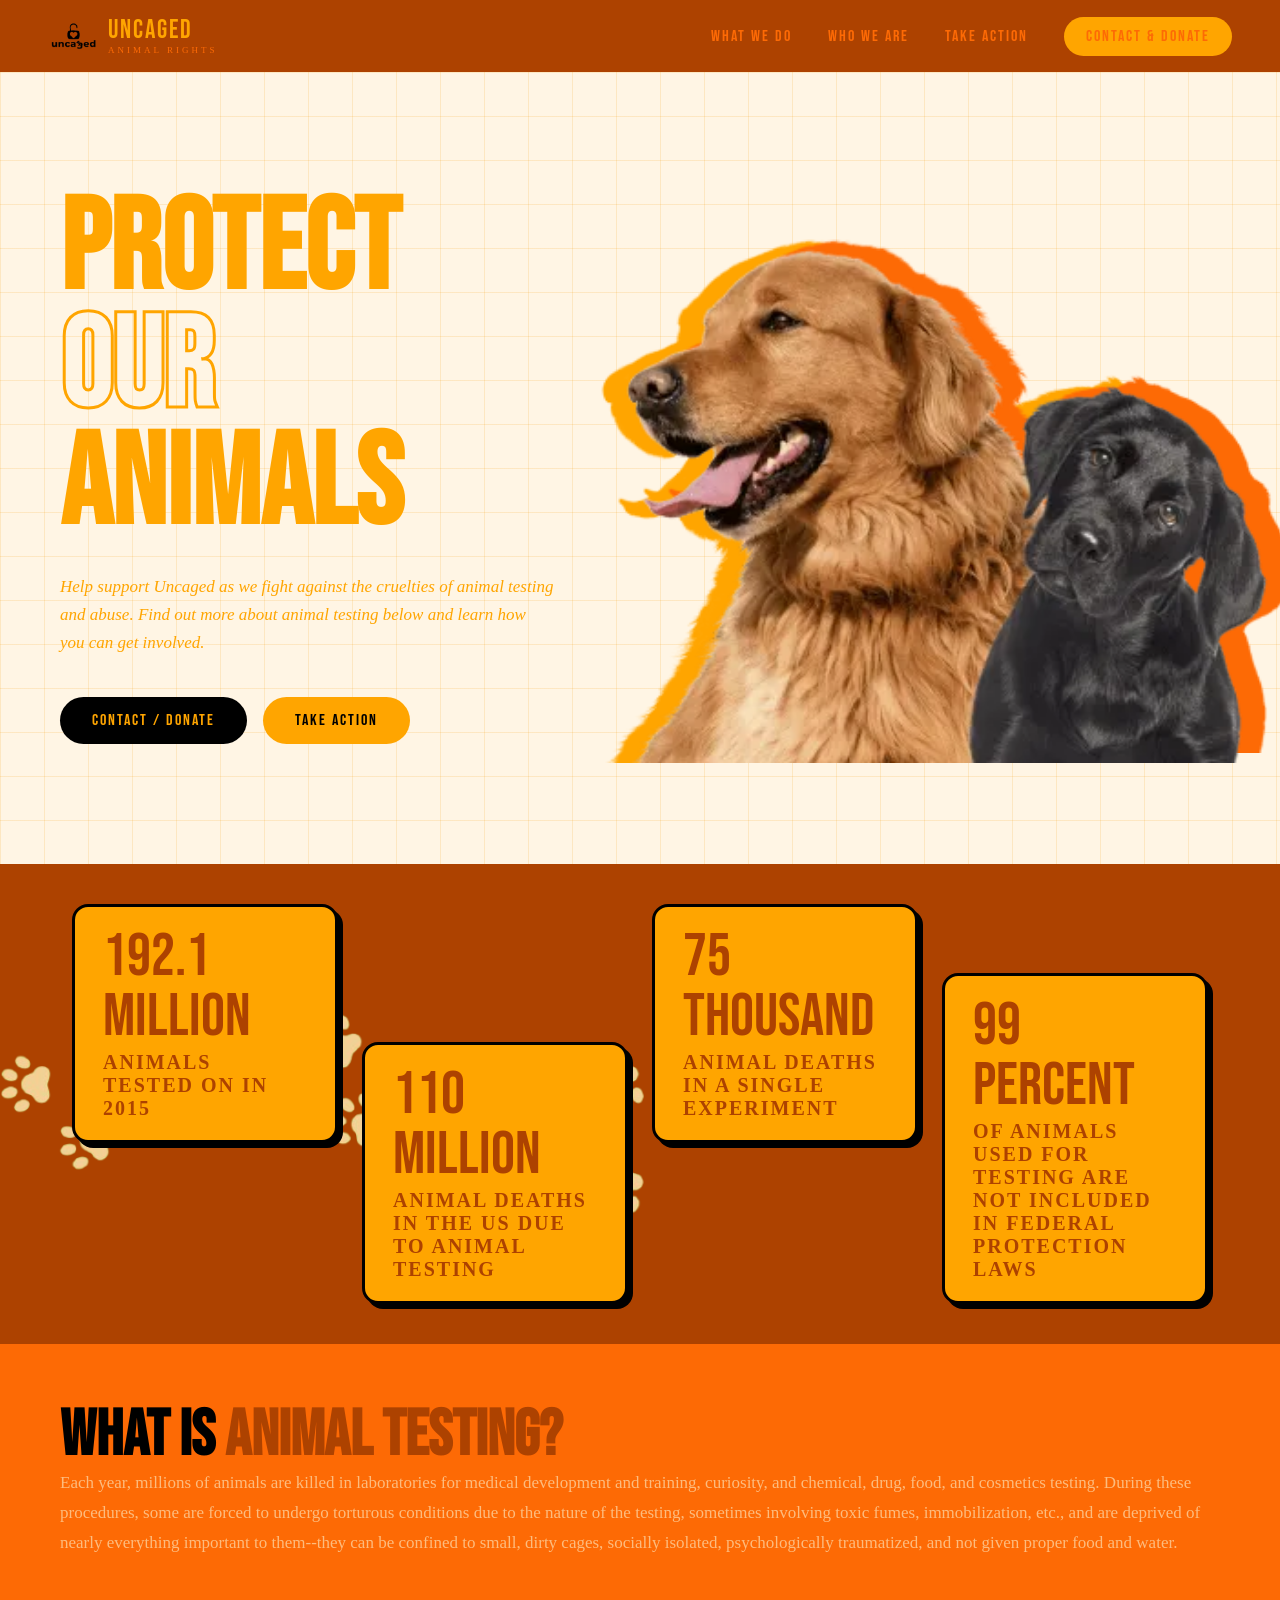
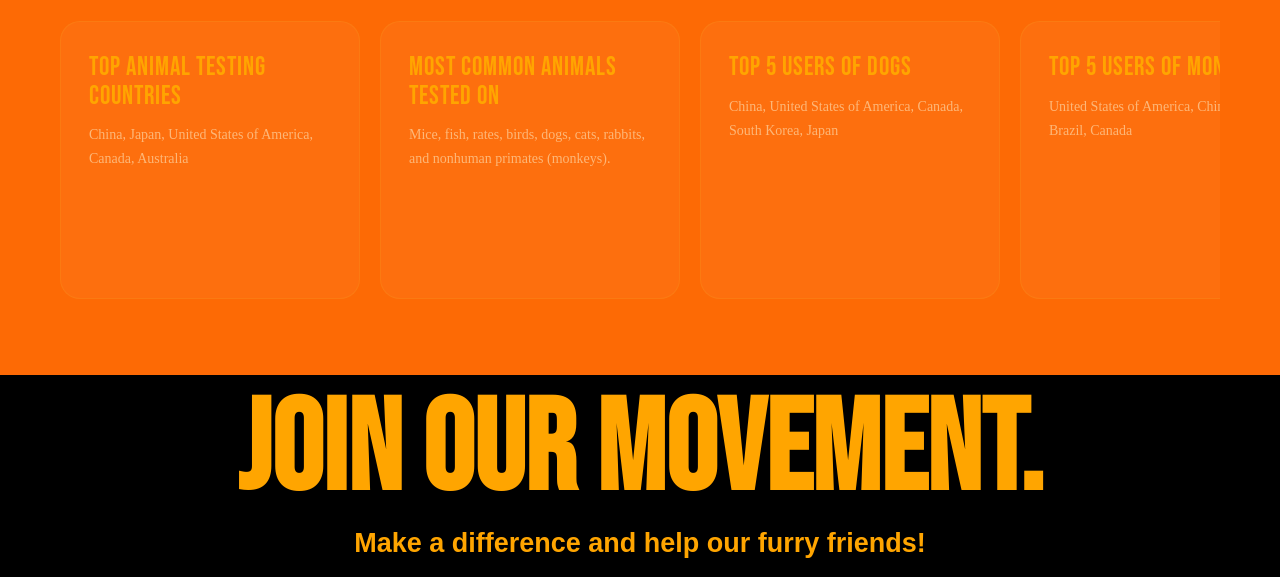
==== index.html @ b522e110 "animal testing section to do add: - auto scroll facts - grid or smth to make the backgorund less pla" ====
<html>
    <head>
        <link rel="stylesheet" href="style.css">
        <meta name="viewport" content="width=device-width, initial-scale=1.0">
        <title>Uncaged</title>
        <link rel="icon" type="image/x-icon" href="uncagedwbg.png">
    </head>

    <body>
        <!-- navbar -->
        <nav>
            <div class="logo" href="#">
                <img width="50px" src="uncagednobg.png" alt="Uncaged Logo">
                <div>
                    <div class="logo-text">UNCAGED</div>
                    <div class="logo-sub">Animal Rights</div>
                </div>
            </div>

            <ul class="nav-links">
                <li><a href="#what">What We Do</a></li>
                <li><a href="#who">Who We Are</a></li>
                <li><a href="#action">Take Action</a></li>
                <li><a href="#contact" class="btn-nav">Contact & Donate</a></li>
            </ul>
        </nav>

        <!-- hero section -->
        <section class="hero">
            <div class="hero-grid"></div>
            <div class="hero-content">
                <div>
                    <h1 class="hero-title">PROTECT<br>
                        <span class="outline">OUR</span><br>
                        ANIMALS
                    </h1>
                    <p class="hero-desc">Help support Uncaged as we fight against the cruelties of animal testing and abuse. Find out more about animal testing below and learn how you can get involved.</p>
                
                    <div class="hero-btns">
                        <a href="#contact" class="btn btn-primary">Contact / Donate</a>
                        <a href="#action" class="btn btn-secondary">Take Action</a>
                    </div>
                </div>
            </div>

            <div class="hero-img">
                <img src="herodog.png">
            </div>
        </section>

        <!--stats section (the vision for this section is like a pawprint map path typa thing)-->
        <section class="stats">
            <div class="footsteps">
                <img height="400" src="pawprintpath.png">
                <img height="400" src="pawprintpath.png">
            </div>
            <div class="paw-path">
                <div class="paw-step top">
                    <div class="stat-card">
                        <div class="stat-num">192.1 million</div>
                        <div class="stat-label">animals tested on in 2015</div>
                    </div>
                </div>

                <div class="paw-step bottom">
                    <div class="stat-card">
                        <div class="stat-num">110 million</div>
                        <div class="stat-label">animal deaths in the US due to animal testing</div>
                    </div>
                </div>

                <div class="paw-step top">
                    <div class="stat-card">
                        <div class="stat-num">75 thousand</div>
                        <div class="stat-label">animal deaths in a single experiment</div>
                    </div>
                </div>

                <div class="paw-step bottom">
                    <div class="stat-card">
                            <div class="stat-num">99 percent</div>
                            <div class="stat-label">of animals used for testing are not included in federal protection laws</div>
                    </div>
                </div>
            </div>
        </section>

        <!-- animal testing info section -->
        <section class="animaltesting">
            <div class="testing-header">
                <h2 class="section-title">What Is <span>Animal Testing?</span></h2>
                <p class="testing-desc">Each year, millions of animals are killed in laboratories for medical development and training, curiosity, and chemical, drug, food, and cosmetics testing. During these procedures, some are forced to undergo torturous conditions due to the nature of the testing, sometimes involving toxic fumes, immobilization, etc., and are deprived of nearly everything important to them--they can be confined to small, dirty cages, socially isolated, psychologically traumatized, and not given proper food and water.</p>
            </div>

            <div class="facts-grid">
                <div class="fact-card">
                    <div class="fact-title">Top animal testing countries</div>
                    <p class="fact-body">China, Japan, United States of America, Canada, Australia</p>
                </div>
                <div class="fact-card">
                    <div class="fact-title">Most common animals tested on</div>
                    <p class="fact-body">Mice, fish, rates, birds, dogs, cats, rabbits, and nonhuman primates (monkeys).</p>
                </div>
                <div class="fact-card">
                    <div class="fact-title">Top 5 users of dogs</div>
                    <p class="fact-body">China, United States of America, Canada, South Korea, Japan</p>
                </div>
                <div class="fact-card">
                    <div class="fact-title">Top 5 users of monkeys</div>
                    <p class="fact-body">United States of America, China, Japan, Brazil, Canada</p>
                </div>
                <div class="fact-card">
                    <div class="fact-title">How many animals were hurt?</div>
                    <p class="fact-body">The most reliable number we have is from 2015. 192.1 million animals--including the 80 million experimented on and millions of others killed for their tissue or used for genetic modification--were subjected to this cruelty in a single year.</p>
                </div>
                <div class="fact-card">
                    <div class="fact-title">Current protection</div>
                    <p class="fact-body">The Animal Welfare Act, passed in 1966, regulates the transportation of animals in experimentation but <em>not the actual experiments themselves.</em>Reportedly, almost 99% of animals used in animal testing are not protected in any way by the AWA.</p>
                </div>
            </div>
        </section>

        <!-- join our movmeent!!! -->
        <section class="joinourmovement" align="center">
            <h1 class="join-title">JOIN OUR MOVEMENT.</h1>
            <p class="join-desc">Make a difference and help our furry friends!</p>
        </section>

        <!-- footer -->
        <footer>

        </footer>
    </body>
</html>
---- style.css ----
@import url('https://fonts.googleapis.com/css2?family=Bebas+Neue&display=swap');

/* general */
* {
    margin: 0;
    padding: 0;
    box-sizing: border-box;
}

html{
    scroll-behavior: smooth;
}

body{
    background: #FFF5E4;
    color: black;
    overflow-x: hidden;
}

/* navbar */
nav{
    background: #ad4200;
    display: flex;
    align-items: center;
    justify-content: space-between;
    padding: 0 48px;
    height: 72px;
    position: sticky;
    top: 0;
    z-index: 100;
    margin:0;
}

.logo{
    display: flex;
    align-items: center;
    gap: 10px;
    text-decoration: none;
}

.logo-icon{
    width: 38px;
    height: 38px;
}

.logo-text{
    font-family: 'Bebas Neue', sans-serif;
    font-size: 26px;
    color: orange;
    letter-spacing: 2px;
    line-height: 1;
}

.logo-sub{
    font-size:9px;
    letter-spacing: 3px;
    color: #fd6a05;
    text-transform: uppercase;
    line-height: 1;
    margin-top: 2px;
}

.nav-links{
    display: flex;
    align-items: center;
    gap: 36px;
    list-style: none;
}

.nav-links a{
    font-family: "Bebas Neue", sans-serif;
    font-size: 16px;
    letter-spacing: 2px;
    color: #fd6a05;
    text-decoration: none;
    transition: color .2s;
}

.nav-links a:hover{
    color: orange;
}

.btn-nav{
    background: orange;
    color: black;
    padding: 10px 22px;
    border-radius: 50px;
    font-family: 'Bebas Neue', sans-serif;
    font-size: 15px;
    letter-spacing: 2px;
    transition: background .2s, transform .15s;
}

.btn-nav:hover{
    background: #ad4200;
    transform: scale(1.04);
}

/* hero section */
.hero{
    position: relative;
    overflow: hidden;
    display: flex;
    align-items: center;
    justify-content: space-between;
    min-height: 88vh;
}

.hero-grid{
    position: absolute;
    inset: 0;
    background-image: linear-gradient(rgb(245, 166,35,0.18) 1px, transparent 1px), linear-gradient(90deg, rgb(245, 166, 35, 0.18) 1px, transparent 1px);
    background-size: 44px 44px;
}

.hero-content{
    position: relative;
    z-index: 2;
    padding: 80px 60px;
    flex: 1;
}

.hero-title {
    font-family: "Bebas Neue", sans-serif;
    font-size: clamp(72px, 10vw, 130px);
    line-height: .92;
    color: orange;
    animation: fadeUp .7s .1s ease both;
}

.hero-title .outline{
    -webkit-text-stroke: 3px orange;
    color: transparent;
}
.hero-desc{
    color: orange;
    margin-top: 28px;
    font-size: 17px;
    line-height: 1.65;
    max-width: 520px;
    font-style: italic;
    animation: fadeUp .7s .2s ease both;
}
.hero-btns{
    display: flex;
    gap: 16px;
    margin-top: 40px;
    flex-wrap: wrap;
    animation: fadeUp .7s .3s ease both;
}

.btn{
    display: inline-flex;
    align-items: center;
    gap: 8px;
    padding: 14px 32px;
    border-radius: 50px;
    font-family: 'Bebas Neue', sans-serif;
    font-size: 16px;
    letter-spacing: 2px;
    cursor: pointer;
    border: none;
    text-decoration: none;
    transition: transform .2s, box-shadow .2s;
}

.btn:hover{
    transform: translateY(-2px);
    box-shadow: 0 8px 2 4px rgba(0,0,0,.18);
}
.btn-primary{
    background: black;
    color: orange;
}
.btn-secondary{
    background: orange;
    color: black;
}

/* dog pic */
.hero-img{
    position: relative;
    z-index: 2;
    width: 52%;
    display: flex;
    align-items: flex-end;
    justify-content: flex-end;
    animation: fadeIn .9s .2s ease both;
    pointer-events: none;
}

.hero-img img{
    width: 100%;
    object-fit: contain;
    filter: drop-shadow(25px -10px 0 #fd6a05) drop-shadow(-25px 0px 0 orange);
}

/* stats */
.stats{
    background:  #ad4200;
    padding: 40px 60px;
    overflow: hidden;
    position: relative;
}
.paw-path{
    z-index:0;
    position: relative;
    display: flex;
    flex-direction: row;
    align-items: stretch;
    height:400px;
}
.paw-step{
    flex:1;
    display: flex;
    padding: 0 12px;
}
.paw-step.top{
    align-items:flex-start;
}
.paw-step.bottom {
    align-items:flex-end;
}
.stat-card{
    background: orange;
    border-radius: 16px;
    padding: 20px 28px;
    border: 3px solid black;
    box-shadow: 5px 5px 0 black;
    min-height: 200px;
}
.stat-num{
    font-family: 'Bebas Neue', sans-serif;
    font-size: 60px;
    color: #ad4200;
    line-height: 1;
}
.stat-label{
    font-size: 20px;
    letter-spacing: 2px;
    text-transform: uppercase;
    color: #ad4200;
    margin-top: 4px;
    font-weight: 600;
}
.footsteps{
    z-index: 0;
    position: absolute;
    width: 100%;
    top:0;
    left:0;
}

/* animal testing */
.animaltesting{
    background: #fd6a05;
    padding: 60px;
}
.testing::before{
    content: 'LAB';
    position:absolute;
    right: -10px;
    bottom: -20px;
    font-family: 'Bebas Neue', sans-serif;
    font-size: 280x;
    color: rgba(245, 166,35, 0.04);
    line-height:1;
    pointer-events:none;
    letter-spacing:-4px;
}
.testing-header{
    margin-bottom: 64px;
}
.testing .section-title{
    color: orange;
    margin-bottom: 24px;
}
.testing-desc{
    font-size:17px;
    line-height: 1.75;
    color: rgba(253, 232, 192, 0.65);
}
.facts-grid{
    display: flex;
    flex-direction:row;
    gap:20px;
    overflow-x:auto;
    padding-bottom: 16px;
    scroll-snap-type: x mandatory;
    -webkit-overflow-scrolling: touch;
}
.facts-grid::-webkit-scrollbar{
    height:6px;
}
.facts-grid::-webkit-scrollbar-thumb{
    background: orange;
    border-radius:10px;
}
.fact-card{
    background: rgba(255,255,255,0.04);
    border: 1.5px solid rgba(245, 166, 35, 0.2);
    border-radius: 20px;
    padding: 32px 28px;
    position: relative;
    transition: border-color .25s, background .25s, transform .25s;
    overflow: hidden;
    min-width: 300px;
    max-width: 300px;
    scroll-snap-align: start;
    flex-shrink:0;
}
.fact-card::before{
    content: '';
    position: absolute;
    inset:0;
    background: linear-gradient(135deg, rgba(245,166,35,0.07) 0%, transparent 60%);
    opacity:0;
    transition:opacity .25s;
    border-radius:20px;
}
.fact-card:hover{
    border-color: orange;
    background: rgba(245,166,35,0.07);
    transform: translateY(-4px);
}
.fact-card:hover::before{
    opacity:1;
}
.fact-title{
    font-family: 'Bebas Neue', sans-serif;
    font-size: 26px;
    letter-spacing:1px;
    color: orange;
    margin-bottom: 12px;
    line-height:1.1;
}
.fact-body{
    font-size:14px;
    line-height:1.7;
    color:rgba(253,232,192,0.6);
}
.section-title{
    font-family: 'Bebas Neue', sans-serif;
    font-size: clamp(42px, 5vw, 68px);
    line-height:1;
    color: black;
}
.section-title span{
    color: #ad4200;
}

/* join our movememnent */
.joinourmovement{
    background-color: black;
}
.join-title{
    font-family: "Bebas Neue", sans-serif;
    font-size: clamp(72px, 10vw, 130px);
    color: orange;
    padding-bottom:0px;
    margin-bottom:0px;
}
.join-desc{
    color: orange;
    font-family: sans-serif;
    font-size: 3vh;
    font-weight: bold;
    padding-bottom: 2vh;
}
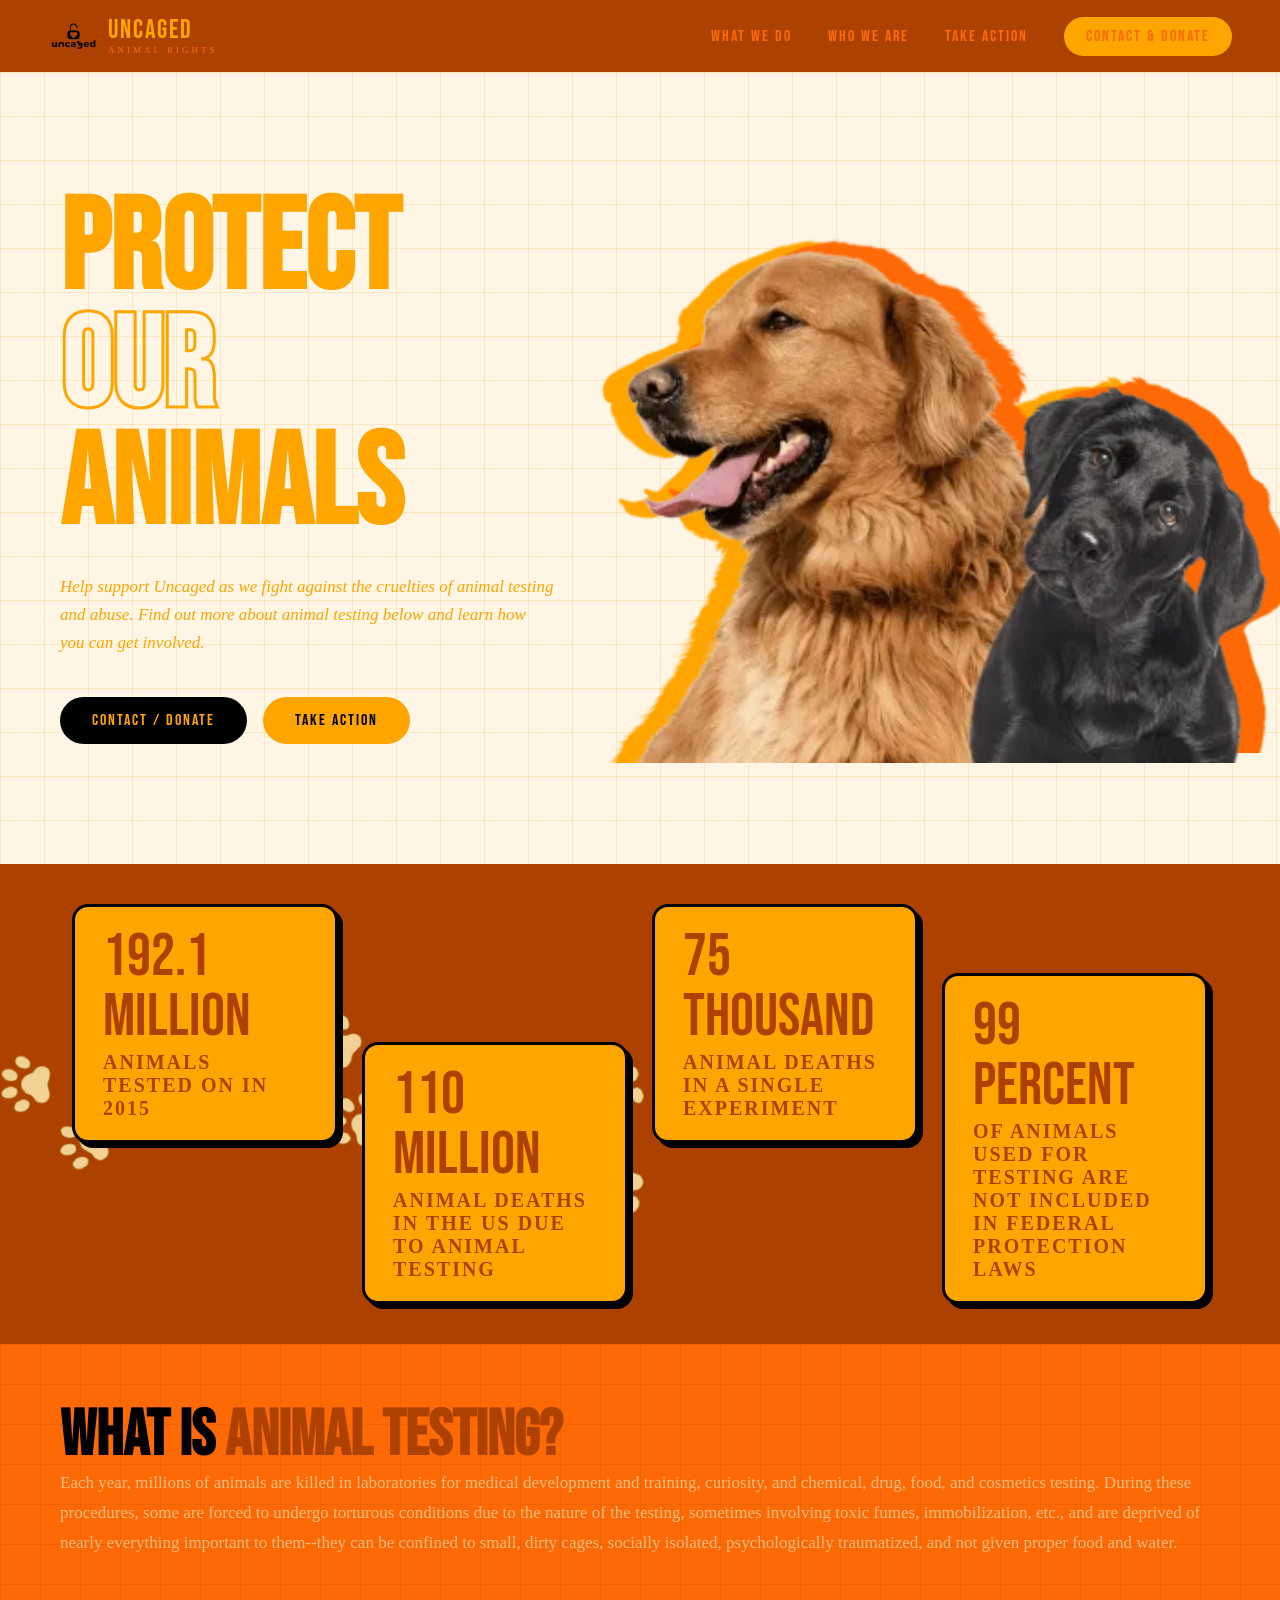
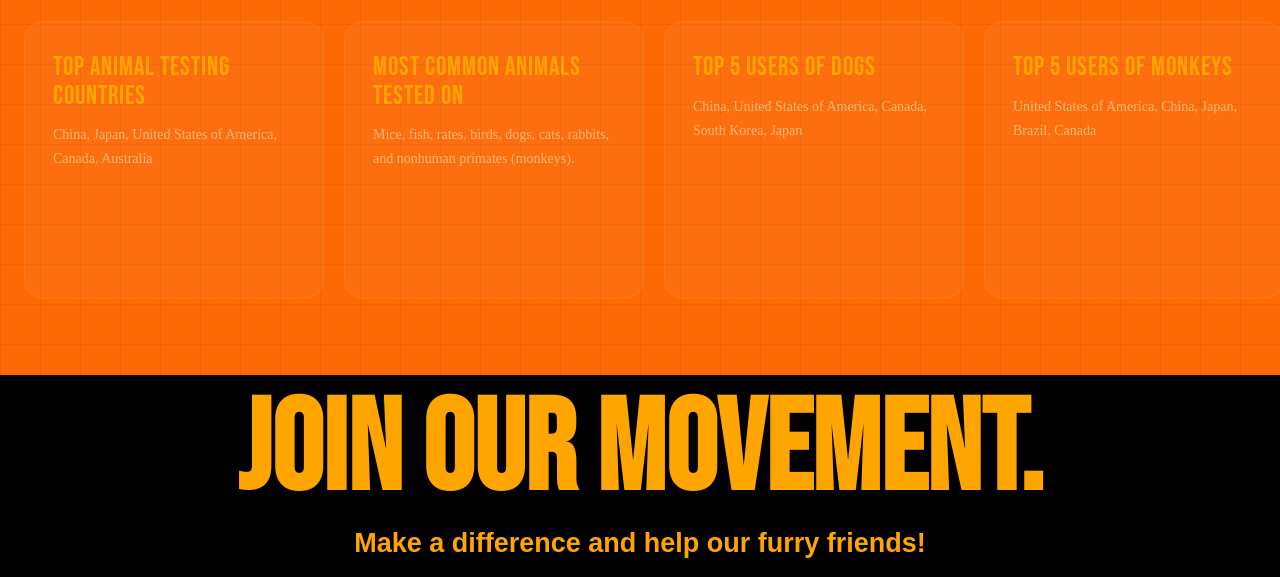
==== commit 49078105: "autoscrolling and grid backgorund" ====
--- a/index.html
+++ b/index.html
@@ -92,7 +92,7 @@
                 <p class="testing-desc">Each year, millions of animals are killed in laboratories for medical development and training, curiosity, and chemical, drug, food, and cosmetics testing. During these procedures, some are forced to undergo torturous conditions due to the nature of the testing, sometimes involving toxic fumes, immobilization, etc., and are deprived of nearly everything important to them--they can be confined to small, dirty cages, socially isolated, psychologically traumatized, and not given proper food and water.</p>
             </div>
 
-            <div class="facts-grid">
+            <div class="facts-grid" id="factsGrid">
                 <div class="fact-card">
                     <div class="fact-title">Top animal testing countries</div>
                     <p class="fact-body">China, Japan, United States of America, Canada, Australia</p>
@@ -130,5 +130,7 @@
         <footer>
 
         </footer>
+
+        <script src="script.js"></script>
     </body>
 </html>
--- a/style.css
+++ b/style.css
@@ -125,7 +125,6 @@
     font-size: clamp(72px, 10vw, 130px);
     line-height: .92;
     color: orange;
-    animation: fadeUp .7s .1s ease both;
 }
 
 .hero-title .outline{
@@ -139,14 +138,12 @@
     line-height: 1.65;
     max-width: 520px;
     font-style: italic;
-    animation: fadeUp .7s .2s ease both;
 }
 .hero-btns{
     display: flex;
     gap: 16px;
     margin-top: 40px;
     flex-wrap: wrap;
-    animation: fadeUp .7s .3s ease both;
 }
 
 .btn{
@@ -185,7 +182,6 @@
     display: flex;
     align-items: flex-end;
     justify-content: flex-end;
-    animation: fadeIn .9s .2s ease both;
     pointer-events: none;
 }
 
@@ -255,6 +251,8 @@
 .animaltesting{
     background: #fd6a05;
     padding: 60px;
+    background-image: linear-gradient(rgba(0,0,0,0.06) 1px, transparent 1px), linear-gradient(90deg, rgba(0,0,0,0.06) 1px, transparent 1px);
+    background-size: 40px 40px;
 }
 .testing::before{
     content: 'LAB';
@@ -284,17 +282,9 @@
     display: flex;
     flex-direction:row;
     gap:20px;
-    overflow-x:auto;
+    overflow: hidden;
     padding-bottom: 16px;
-    scroll-snap-type: x mandatory;
-    -webkit-overflow-scrolling: touch;
-}
-.facts-grid::-webkit-scrollbar{
-    height:6px;
-}
-.facts-grid::-webkit-scrollbar-thumb{
-    background: orange;
-    border-radius:10px;
+    width: max-content;
 }
 .fact-card{
     background: rgba(255,255,255,0.04);
@@ -306,7 +296,6 @@
     overflow: hidden;
     min-width: 300px;
     max-width: 300px;
-    scroll-snap-align: start;
     flex-shrink:0;
 }
 .fact-card::before{
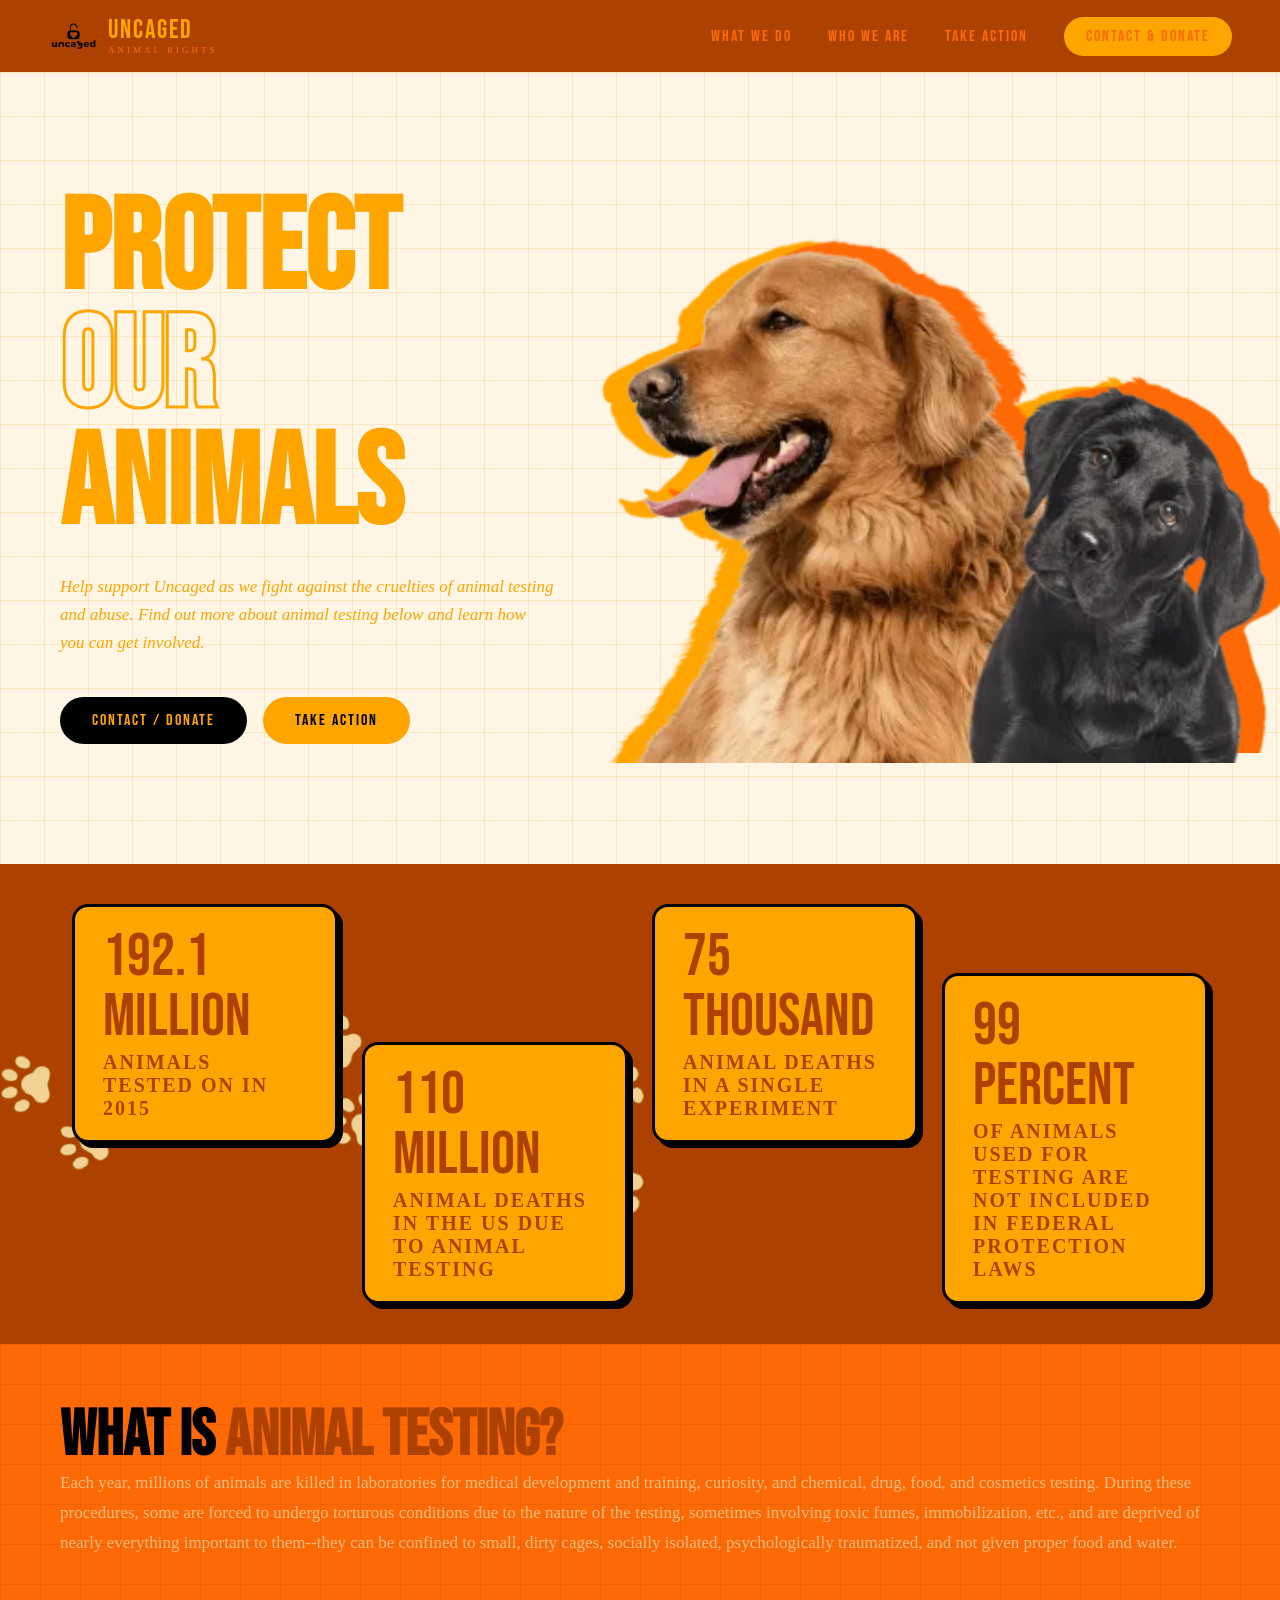
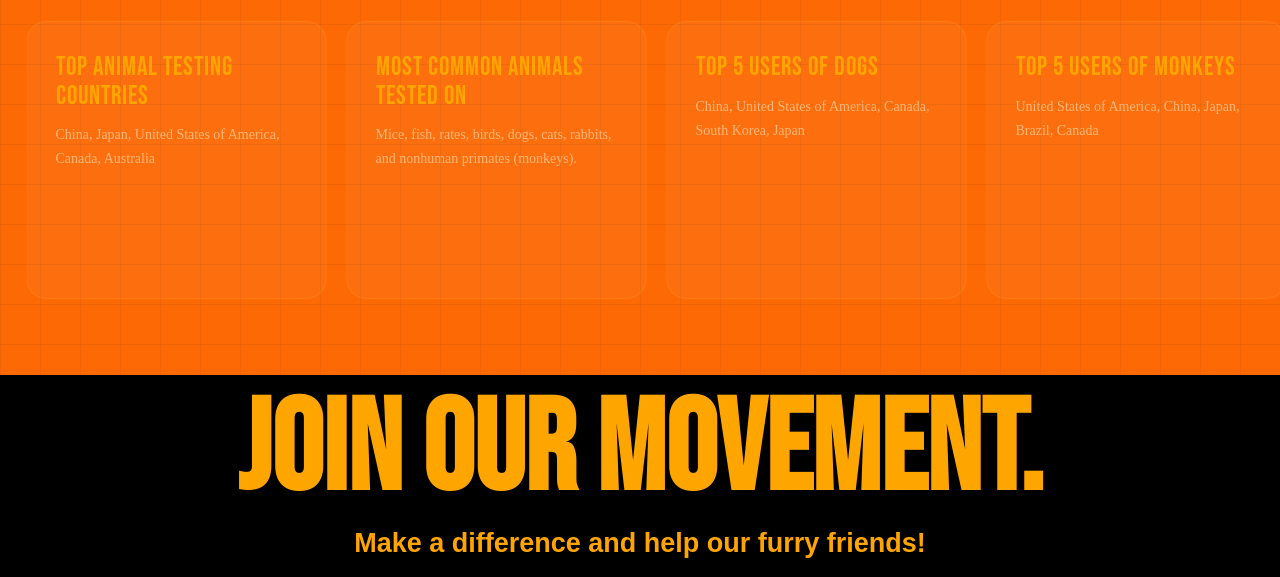
==== commit 1bdb2ae4: "update navarbar links and add pages" ====
--- a/index.html
+++ b/index.html
@@ -9,19 +9,19 @@
     <body>
         <!-- navbar -->
         <nav>
-            <div class="logo" href="#">
+            <a href="index.html"><div class="logo">
                 <img width="50px" src="uncagednobg.png" alt="Uncaged Logo">
                 <div>
                     <div class="logo-text">UNCAGED</div>
                     <div class="logo-sub">Animal Rights</div>
                 </div>
-            </div>
+            </div></a>
 
             <ul class="nav-links">
-                <li><a href="#what">What We Do</a></li>
-                <li><a href="#who">Who We Are</a></li>
-                <li><a href="#action">Take Action</a></li>
-                <li><a href="#contact" class="btn-nav">Contact & Donate</a></li>
+                <li><a href="whatwedo.html">What We Do</a></li>
+                <li><a href="whoweare.html">Who We Are</a></li>
+                <li><a href="takeaction.html">Take Action</a></li>
+                <li><a href="contact.html" class="btn-nav">Contact & Donate</a></li>
             </ul>
         </nav>
 
@@ -37,8 +37,8 @@
                     <p class="hero-desc">Help support Uncaged as we fight against the cruelties of animal testing and abuse. Find out more about animal testing below and learn how you can get involved.</p>
                 
                     <div class="hero-btns">
-                        <a href="#contact" class="btn btn-primary">Contact / Donate</a>
-                        <a href="#action" class="btn btn-secondary">Take Action</a>
+                        <a href="contact.html" class="btn btn-primary">Contact / Donate</a>
+                        <a href="takeaction.html" class="btn btn-secondary">Take Action</a>
                     </div>
                 </div>
             </div>
--- a/style.css
+++ b/style.css
@@ -15,6 +15,9 @@
     background: #FFF5E4;
     color: black;
     overflow-x: hidden;
+}
+a{
+    text-decoration: none;
 }
 
 /* navbar */
@@ -49,6 +52,7 @@
     color: orange;
     letter-spacing: 2px;
     line-height: 1;
+    text-decoration: none;
 }
 
 .logo-sub{
@@ -58,6 +62,7 @@
     text-transform: uppercase;
     line-height: 1;
     margin-top: 2px;
+    text-decoration:none;
 }
 
 .nav-links{
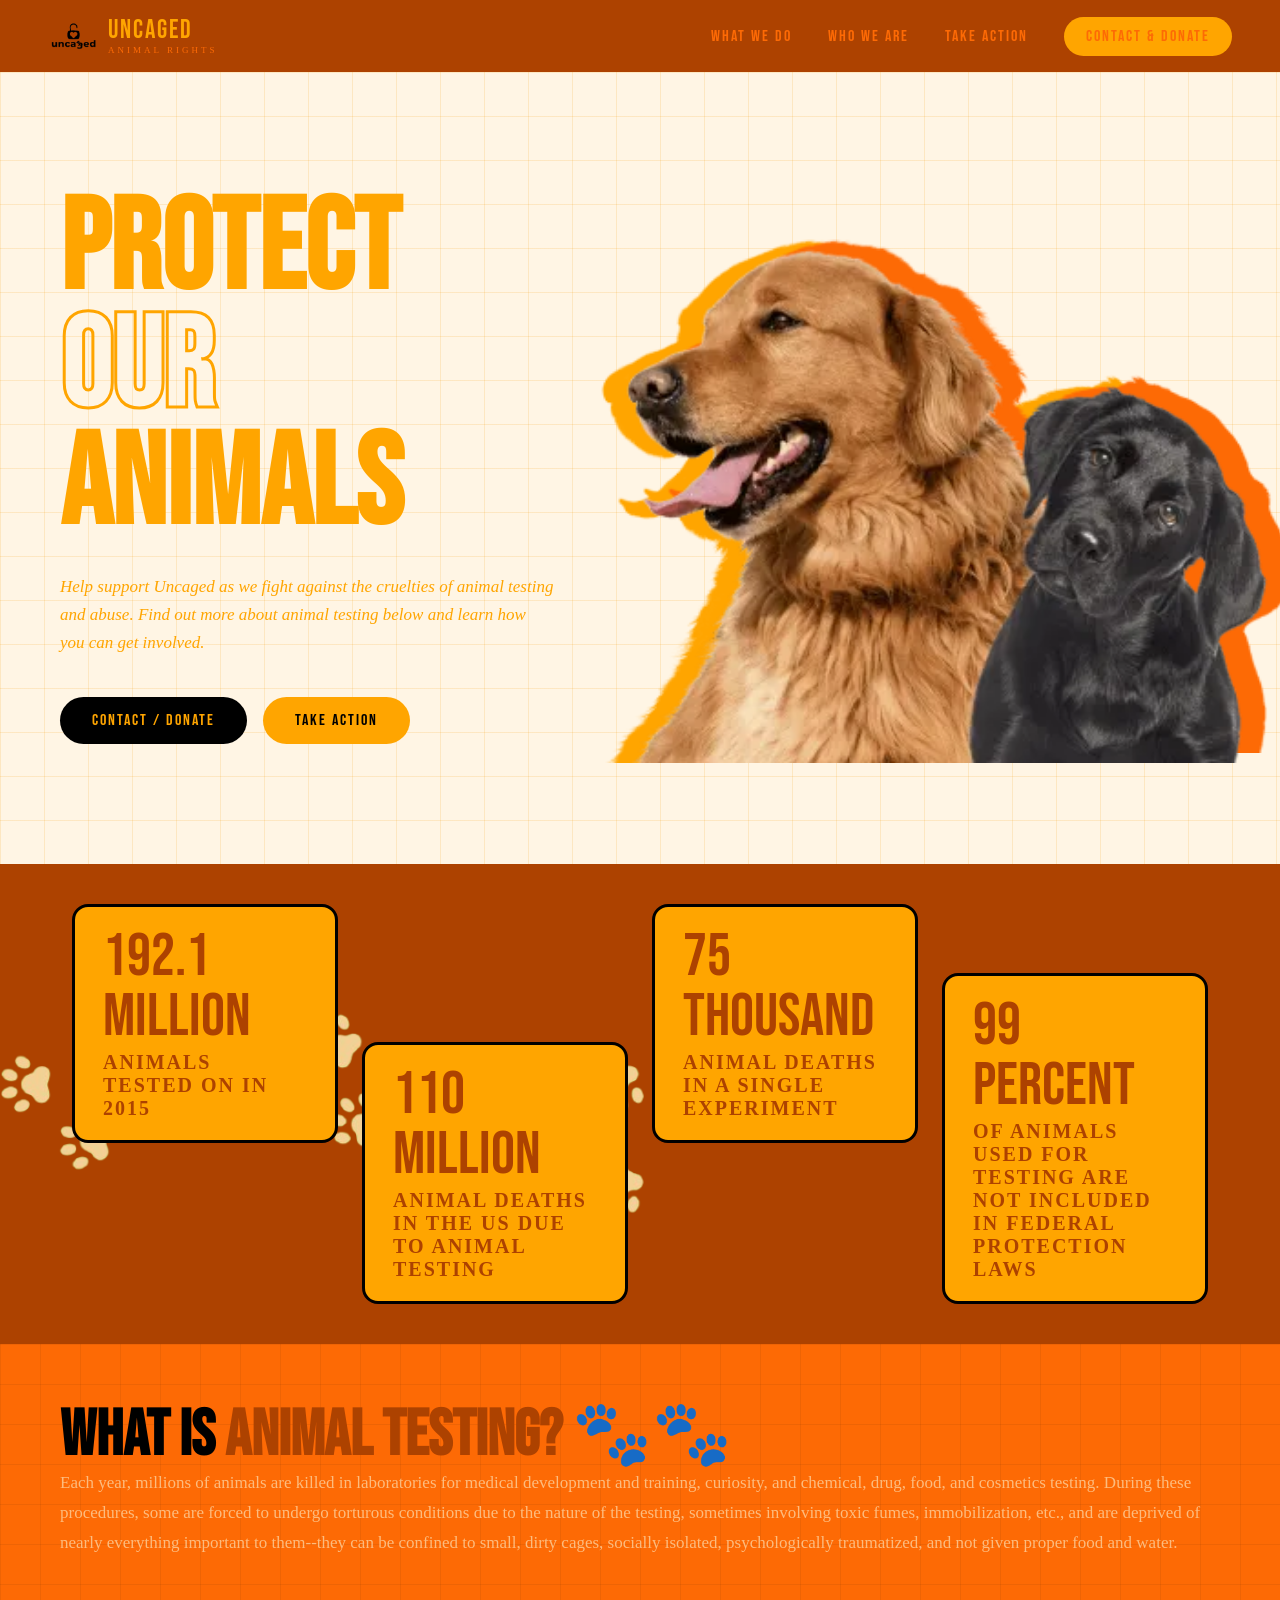
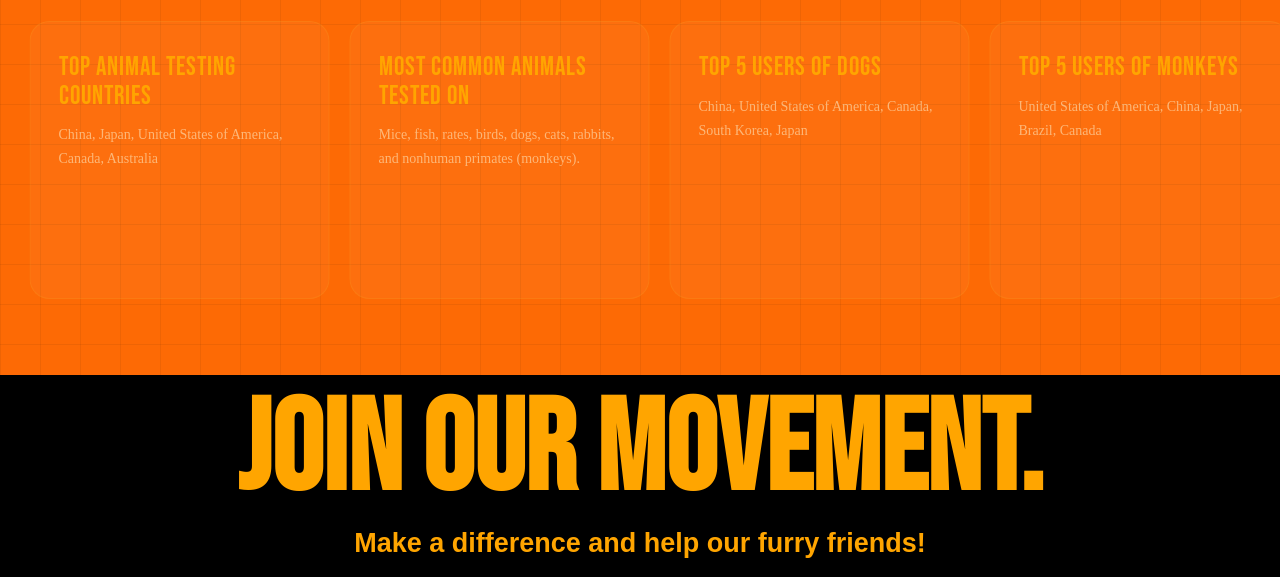
==== commit ad3714a4: "struggling w page2 hero" ====
--- a/index.html
+++ b/index.html
@@ -88,7 +88,7 @@
         <!-- animal testing info section -->
         <section class="animaltesting">
             <div class="testing-header">
-                <h2 class="section-title">What Is <span>Animal Testing?</span></h2>
+                <h2 class="section-title">What Is <span>Animal Testing? 🐾🐾</span></h2>
                 <p class="testing-desc">Each year, millions of animals are killed in laboratories for medical development and training, curiosity, and chemical, drug, food, and cosmetics testing. During these procedures, some are forced to undergo torturous conditions due to the nature of the testing, sometimes involving toxic fumes, immobilization, etc., and are deprived of nearly everything important to them--they can be confined to small, dirty cages, socially isolated, psychologically traumatized, and not given proper food and water.</p>
             </div>
 
--- a/style.css
+++ b/style.css
@@ -227,7 +227,6 @@
     border-radius: 16px;
     padding: 20px 28px;
     border: 3px solid black;
-    box-shadow: 5px 5px 0 black;
     min-height: 200px;
 }
 .stat-num{
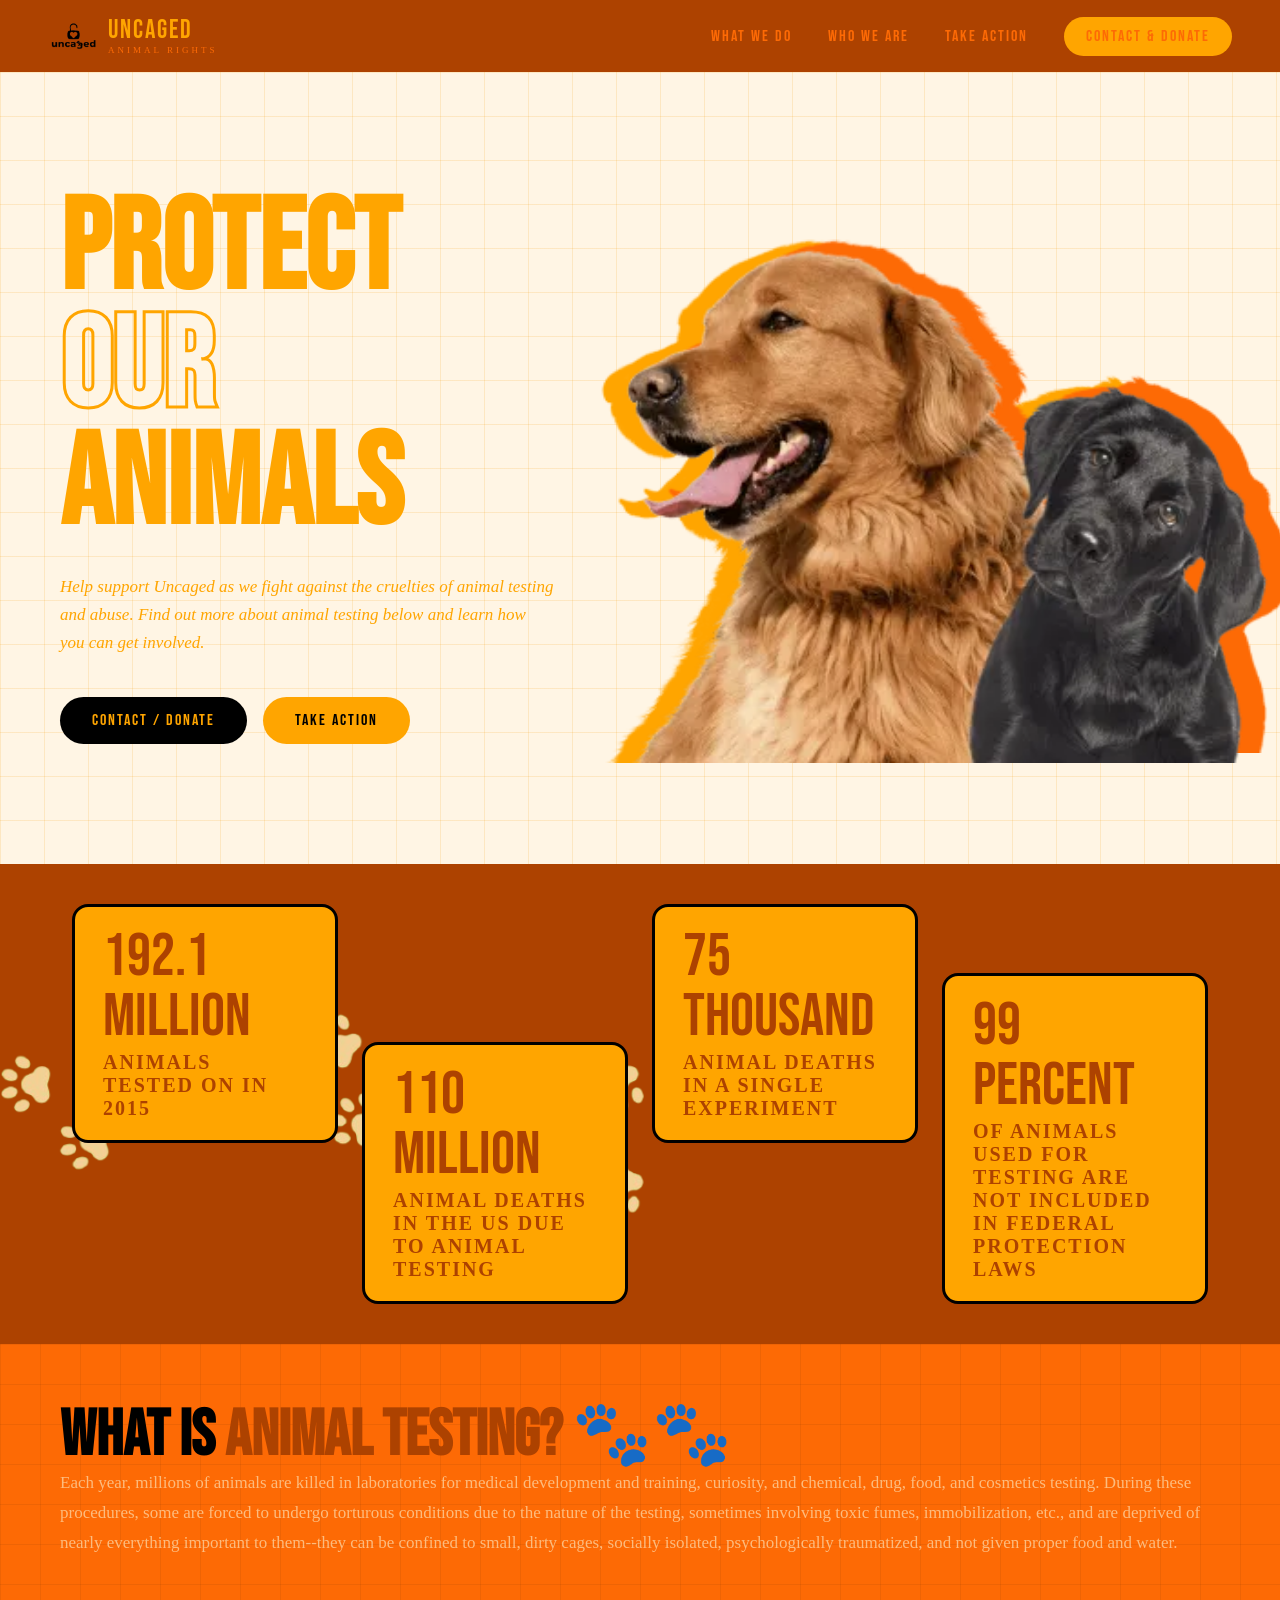
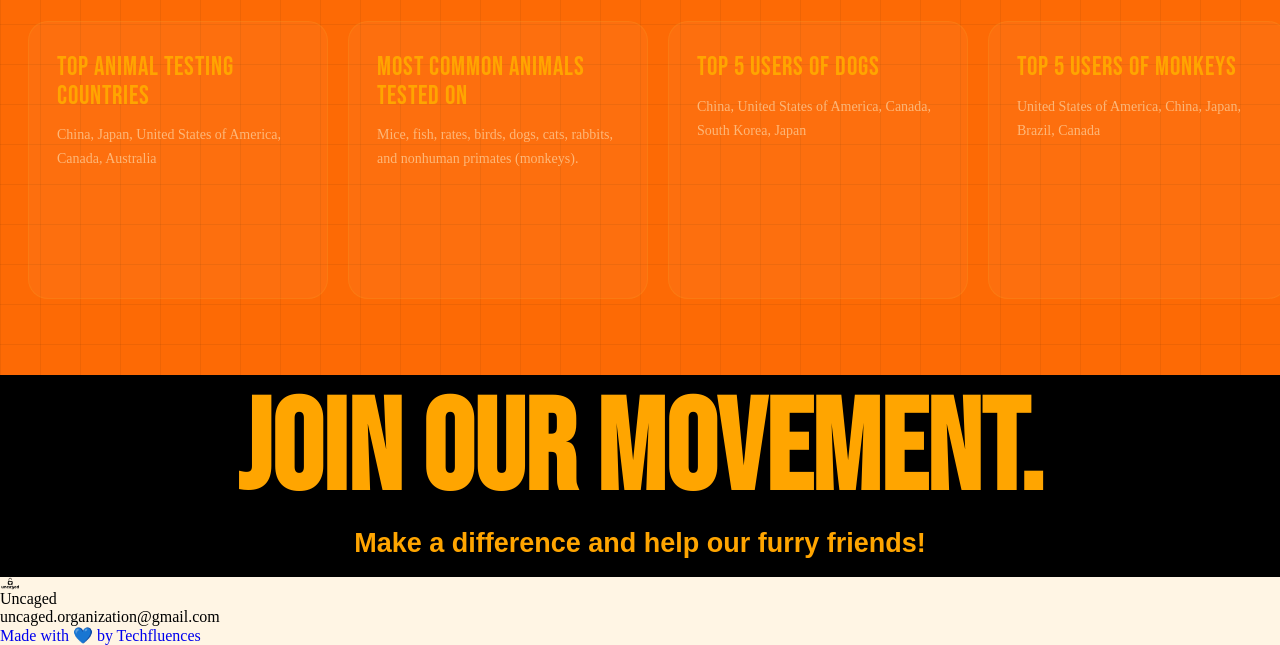
==== commit 7fcdf4de: "projects & start footer" ====
--- a/index.html
+++ b/index.html
@@ -128,7 +128,14 @@
 
         <!-- footer -->
         <footer>
+            <div>
+                <img width="20px" src="uncagednobg.png" alt="Uncaged Logo">
+                <p>Uncaged</p>
+            </div>
 
+            <p>uncaged.organization@gmail.com</p>
+
+            <a href="https://techfluences.org">Made with 💙 by Techfluences</a>
         </footer>
 
         <script src="script.js"></script>
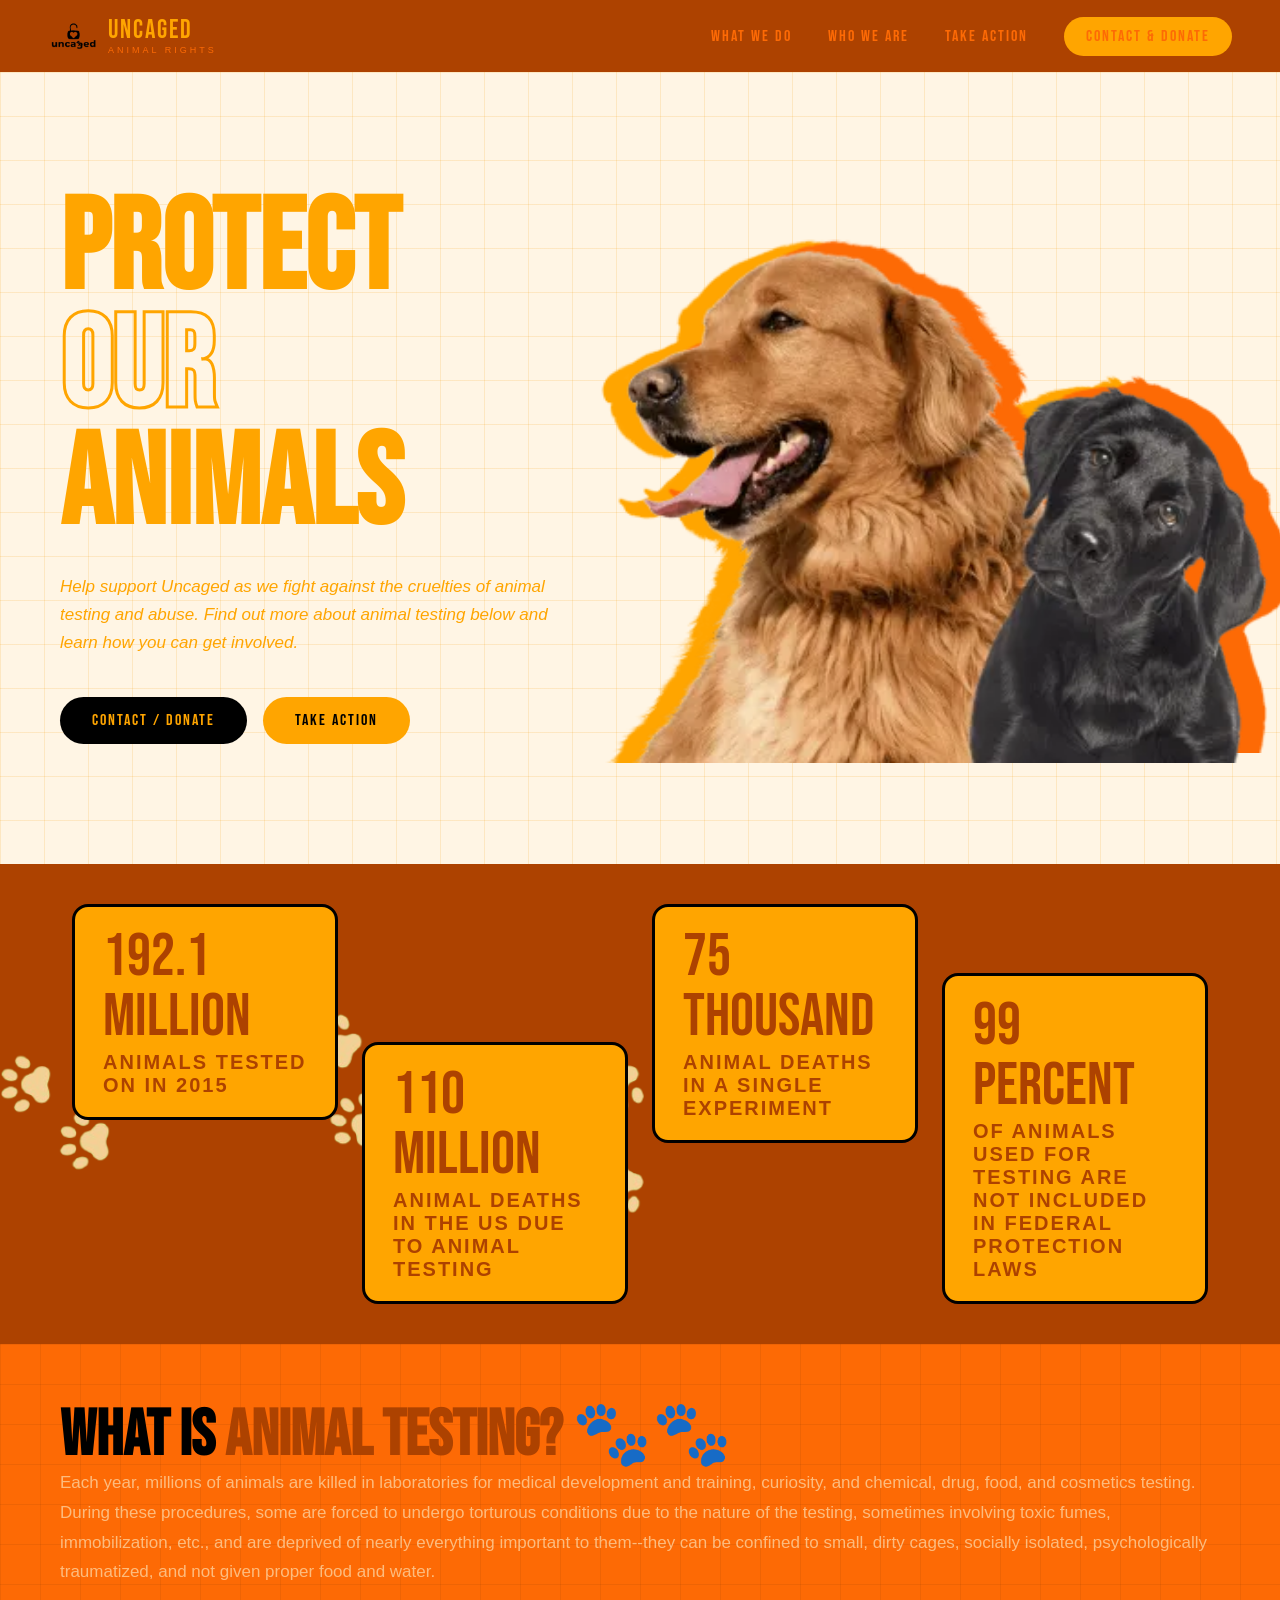
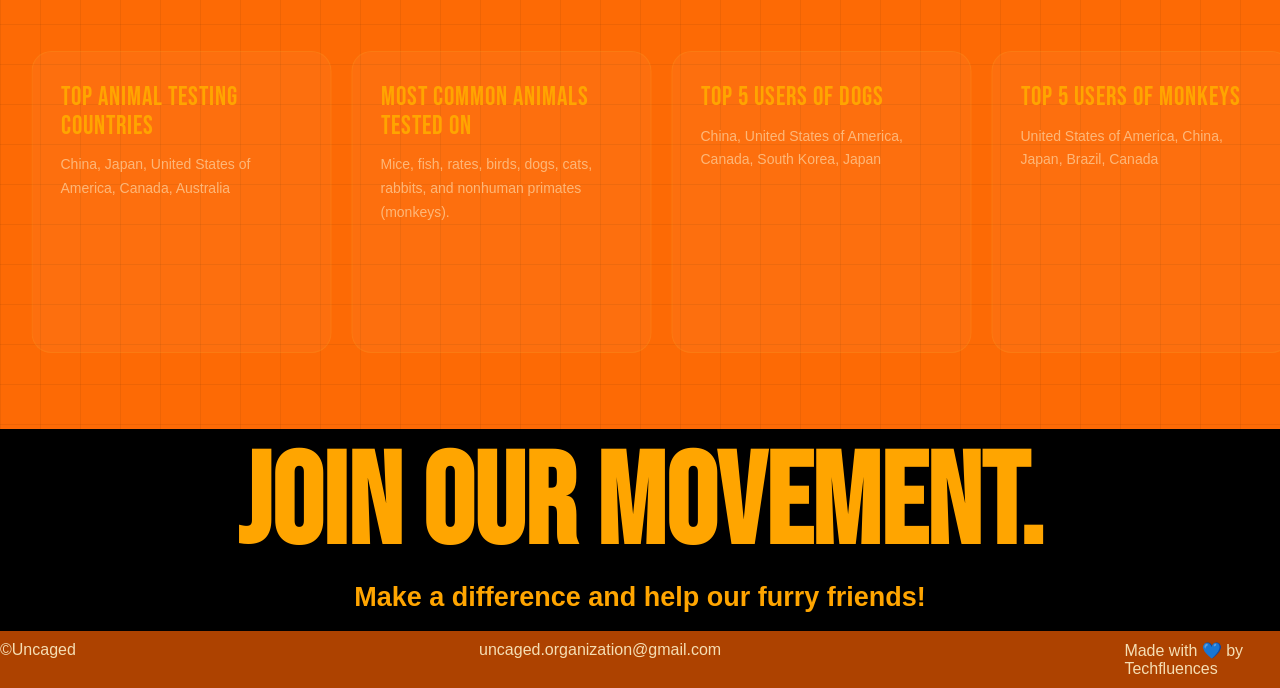
==== commit 9738817f: "footers" ====
--- a/index.html
+++ b/index.html
@@ -128,14 +128,11 @@
 
         <!-- footer -->
         <footer>
-            <div>
-                <img width="20px" src="uncagednobg.png" alt="Uncaged Logo">
-                <p>Uncaged</p>
-            </div>
+            <p> ©Uncaged</p>
 
             <p>uncaged.organization@gmail.com</p>
 
-            <a href="https://techfluences.org">Made with 💙 by Techfluences</a>
+            <a class="credit" href="https://techfluences.org">Made with 💙 by Techfluences</a>
         </footer>
 
         <script src="script.js"></script>
--- a/style.css
+++ b/style.css
@@ -15,6 +15,7 @@
     background: #FFF5E4;
     color: black;
     overflow-x: hidden;
+    font-family: sans-serif;
 }
 a{
     text-decoration: none;
@@ -359,4 +360,19 @@
     font-size: 3vh;
     font-weight: bold;
     padding-bottom: 2vh;
+}
+
+/* footer */
+footer{
+    display: flex;
+    gap:31.5vw;
+    background-color: #ad4200;
+    color:wheat;
+    font-family: sans-serif;
+    padding-top: 10px;
+    padding-bottom:10px;
+}
+.credit{
+    text-decoration: none;
+    color:wheat
 }
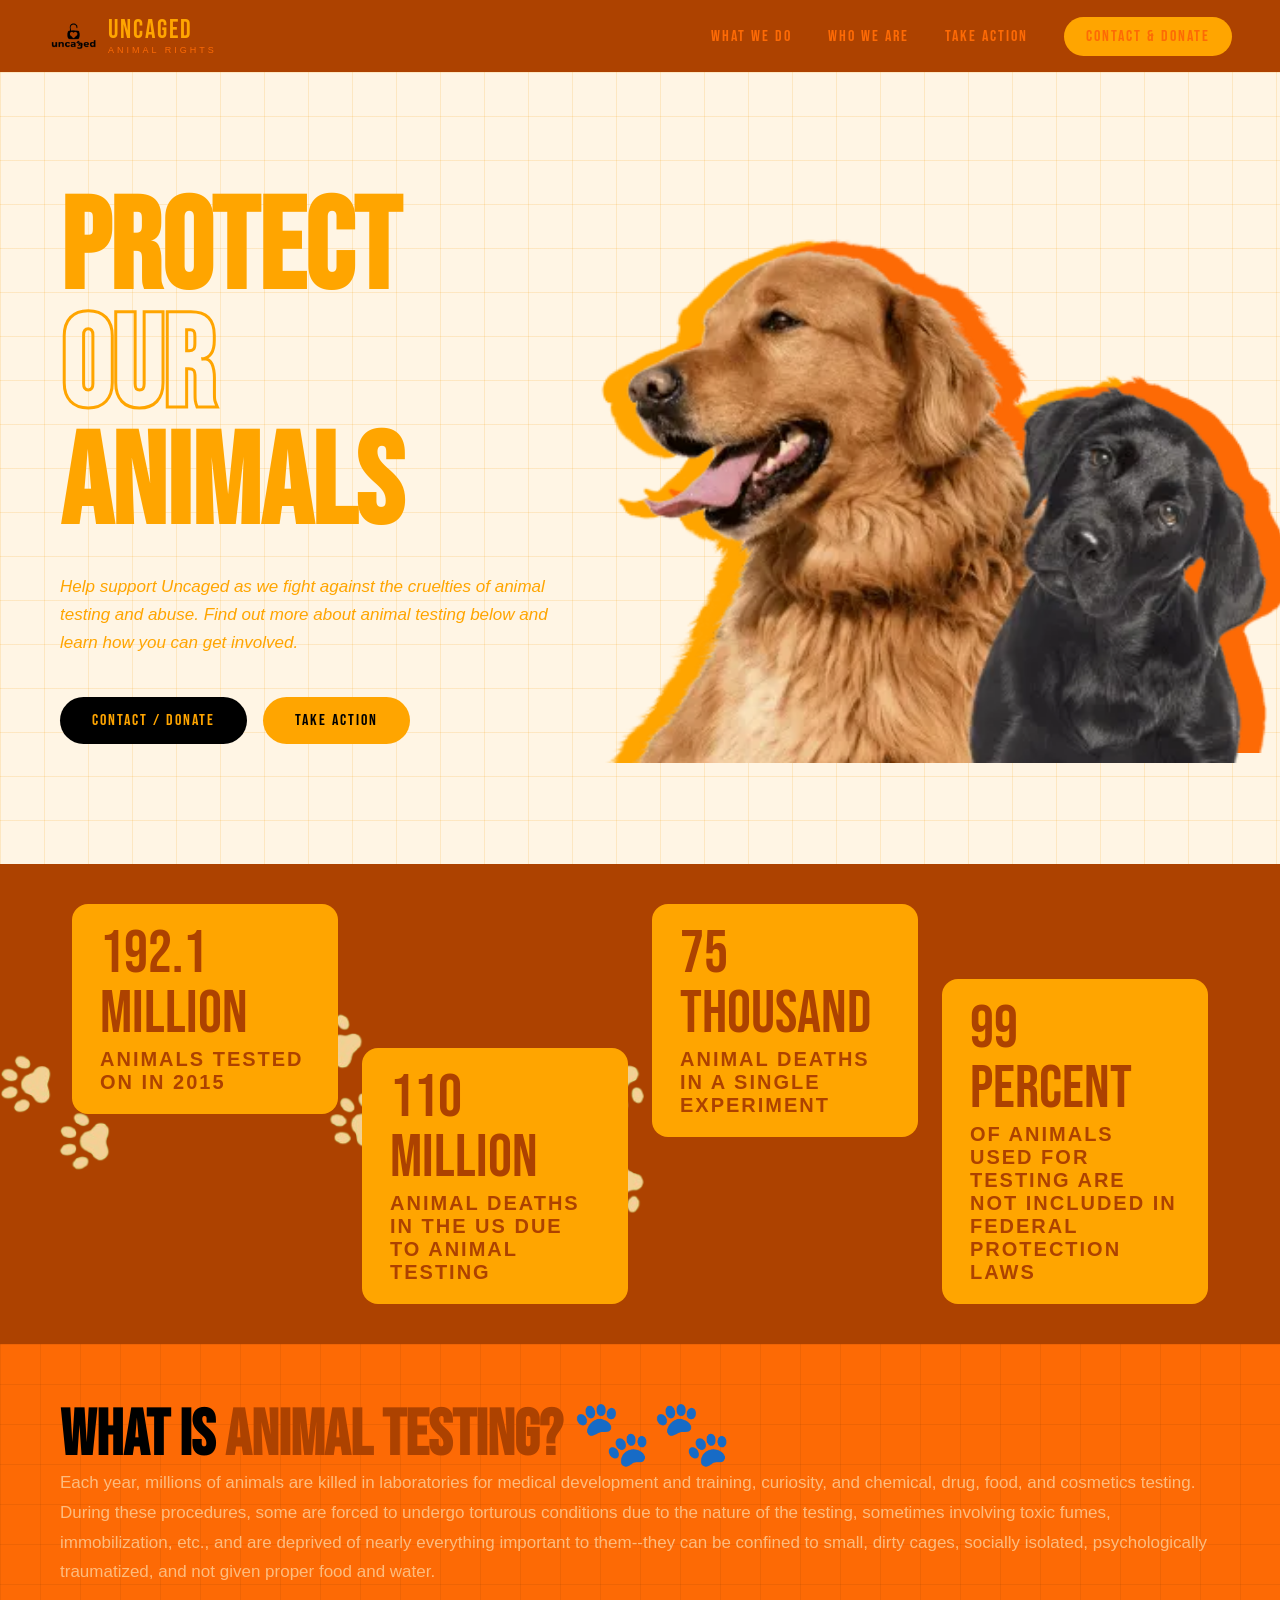
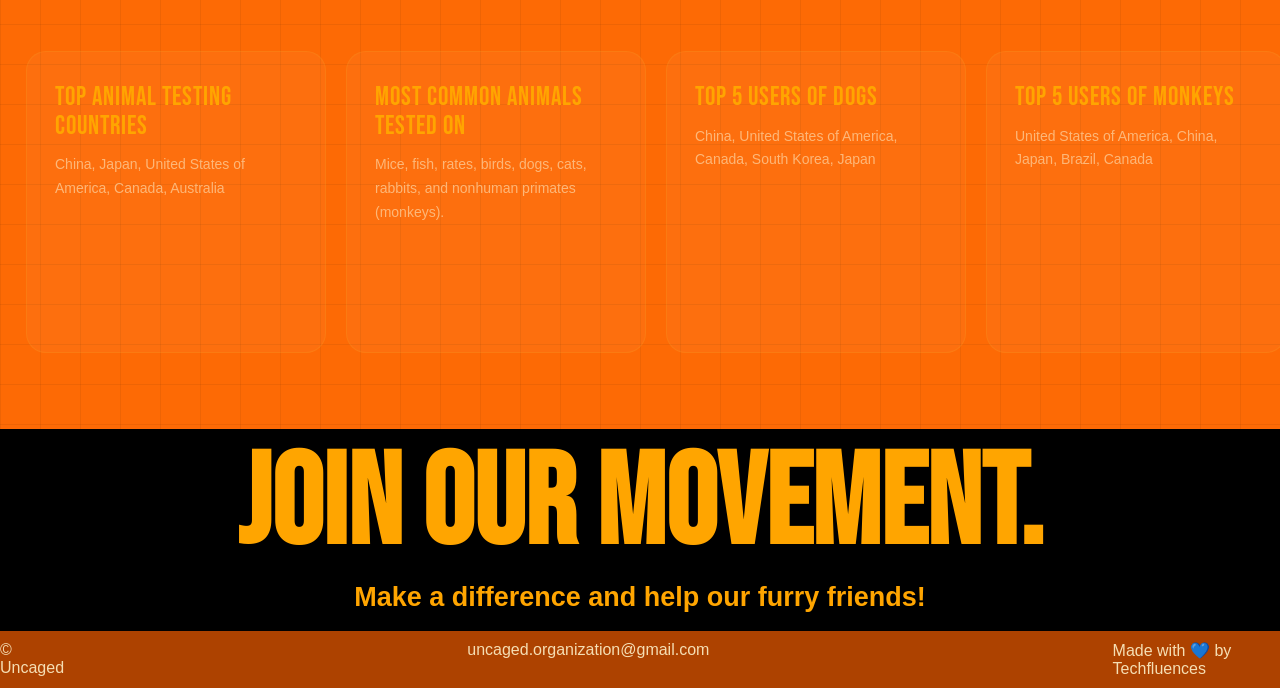
==== commit d047e42c: "who we are" ====
--- a/index.html
+++ b/index.html
@@ -128,7 +128,7 @@
 
         <!-- footer -->
         <footer>
-            <p> ©Uncaged</p>
+            <p> © Uncaged</p>
 
             <p>uncaged.organization@gmail.com</p>
 
--- a/style.css
+++ b/style.css
@@ -16,6 +16,9 @@
     color: black;
     overflow-x: hidden;
     font-family: sans-serif;
+    display: flex;
+    flex-direction: column;
+    min-height: 100vh;
 }
 a{
     text-decoration: none;
@@ -227,7 +230,6 @@
     background: orange;
     border-radius: 16px;
     padding: 20px 28px;
-    border: 3px solid black;
     min-height: 200px;
 }
 .stat-num{
@@ -371,6 +373,7 @@
     font-family: sans-serif;
     padding-top: 10px;
     padding-bottom:10px;
+    margin-top: auto;
 }
 .credit{
     text-decoration: none;
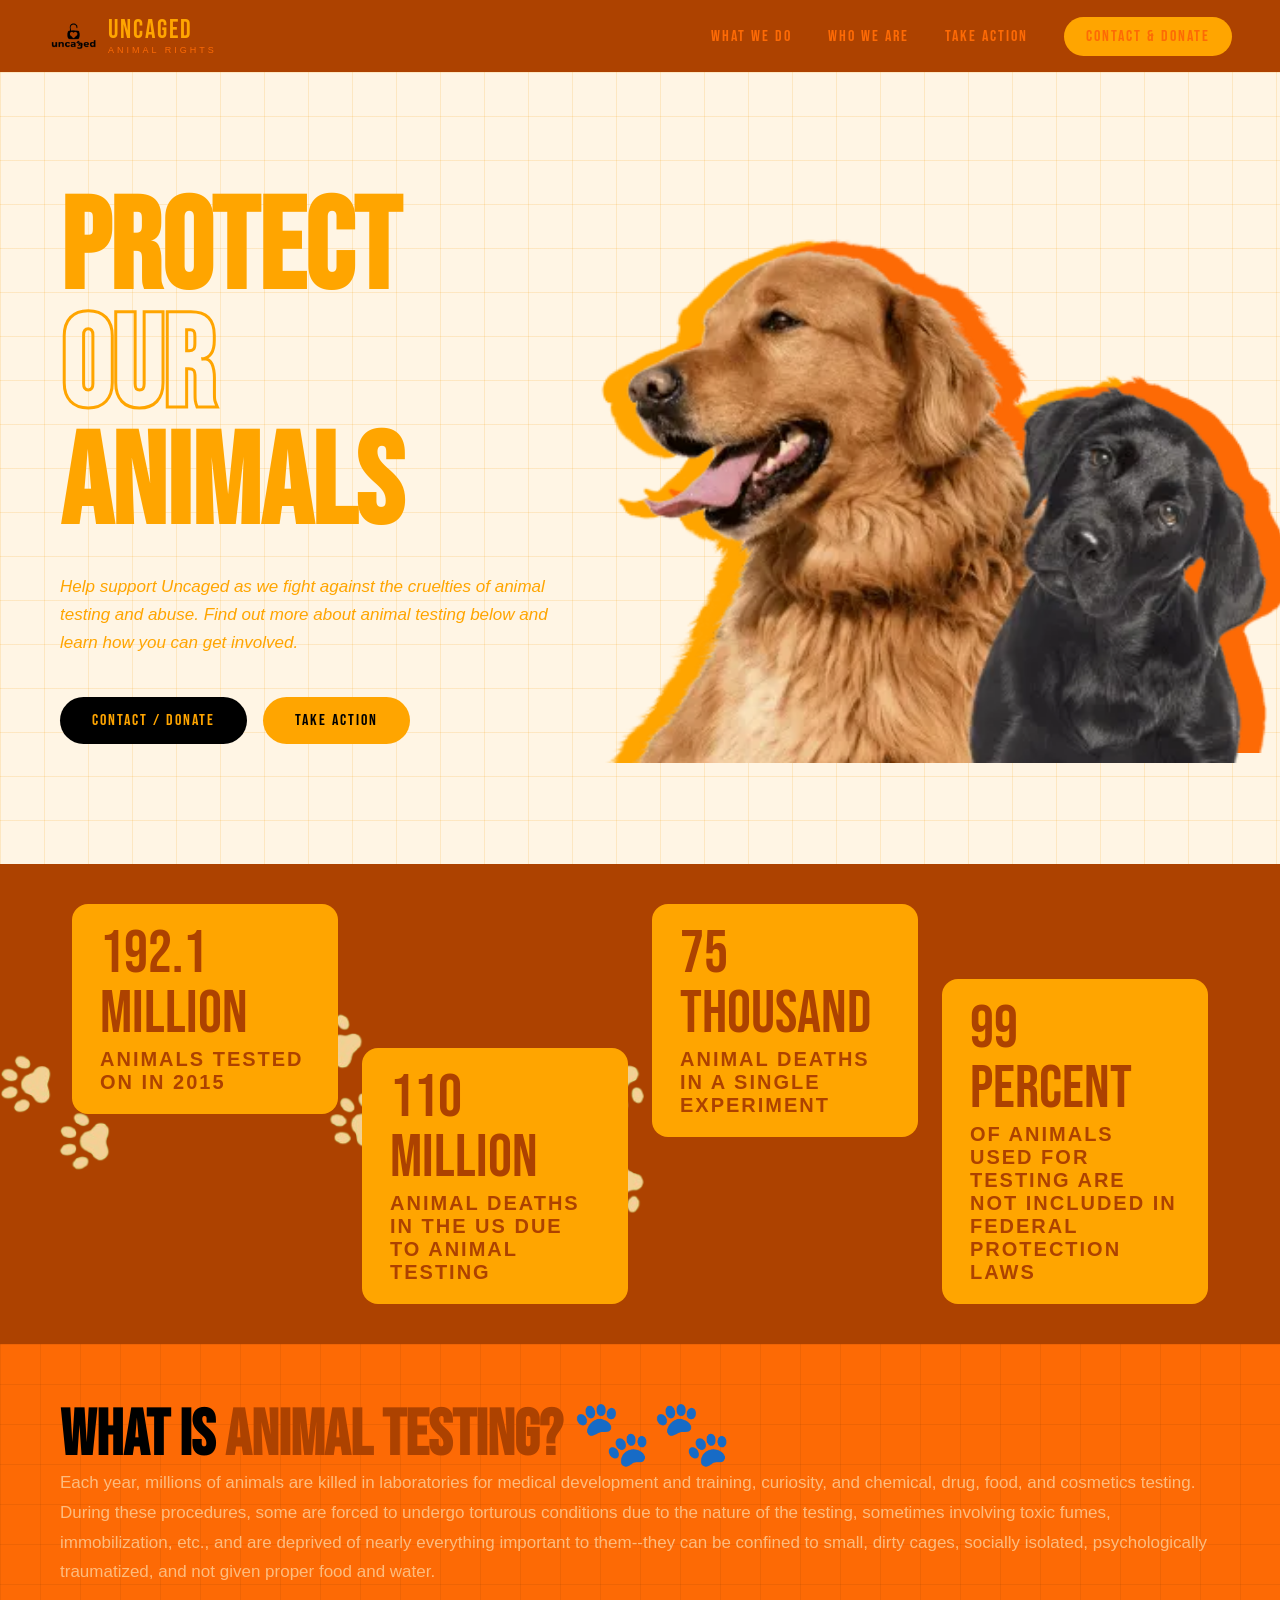
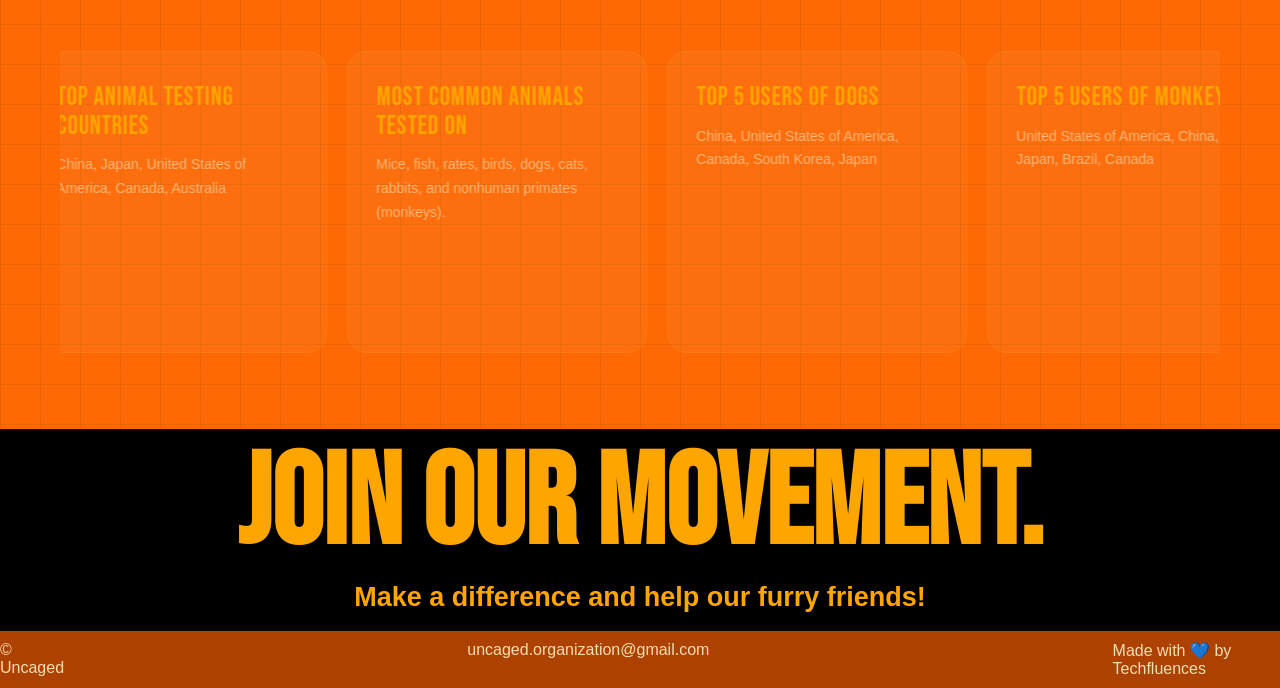
==== commit 6a9e3023: "mobile / responsive" ====
--- a/index.html
+++ b/index.html
@@ -17,6 +17,7 @@
                 </div>
             </div></a>
 
+            <button class="nav-toggle" aria-label="Toggle menu"><span></span><span></span><span></span></button>
             <ul class="nav-links">
                 <li><a href="whatwedo.html">What We Do</a></li>
                 <li><a href="whoweare.html">Who We Are</a></li>
@@ -92,6 +93,7 @@
                 <p class="testing-desc">Each year, millions of animals are killed in laboratories for medical development and training, curiosity, and chemical, drug, food, and cosmetics testing. During these procedures, some are forced to undergo torturous conditions due to the nature of the testing, sometimes involving toxic fumes, immobilization, etc., and are deprived of nearly everything important to them--they can be confined to small, dirty cages, socially isolated, psychologically traumatized, and not given proper food and water.</p>
             </div>
 
+            <div class="facts-scroll-wrapper">
             <div class="facts-grid" id="factsGrid">
                 <div class="fact-card">
                     <div class="fact-title">Top animal testing countries</div>
@@ -118,6 +120,7 @@
                     <p class="fact-body">The Animal Welfare Act, passed in 1966, regulates the transportation of animals in experimentation but <em>not the actual experiments themselves.</em>Reportedly, almost 99% of animals used in animal testing are not protected in any way by the AWA.</p>
                 </div>
             </div>
+            </div>
         </section>
 
         <!-- join our movmeent!!! -->
@@ -136,5 +139,6 @@
         </footer>
 
         <script src="script.js"></script>
+        <script src="nav.js"></script>
     </body>
 </html>
--- a/style.css
+++ b/style.css
@@ -285,13 +285,19 @@
     line-height: 1.75;
     color: rgba(253, 232, 192, 0.65);
 }
-.facts-grid{
-    display: flex;
-    flex-direction:row;
-    gap:20px;
+.facts-scroll-wrapper{
+    width: 100%;
     overflow: hidden;
     padding-bottom: 16px;
+}
+.facts-grid{
+    display: flex;
+    flex-direction: row;
+    flex-wrap: nowrap;
+    gap: 20px;
     width: max-content;
+    padding-right: 20px;
+    will-change: transform;
 }
 .fact-card{
     background: rgba(255,255,255,0.04);
@@ -378,4 +384,105 @@
 .credit{
     text-decoration: none;
     color:wheat
+}
+
+/* responsive */
+.nav-toggle{
+    display: none;
+    width: 44px;
+    height: 44px;
+    border: none;
+    background: transparent;
+    cursor: pointer;
+    padding: 10px;
+    flex-direction: column;
+    justify-content: center;
+    gap: 5px;
+    z-index: 101;
+}
+.nav-toggle span{
+    display: block;
+    width: 24px;
+    height: 2px;
+    background: #fd6a05;
+    transition: transform .25s, opacity .25s;
+}
+nav.nav-open .nav-toggle span:nth-child(1){
+    transform: translateY(7px) rotate(45deg);
+}
+nav.nav-open .nav-toggle span:nth-child(2){ opacity: 0; }
+nav.nav-open .nav-toggle span:nth-child(3){
+    transform: translateY(-7px) rotate(-45deg);
+}
+
+@media (max-width: 900px){
+    .nav-toggle{
+        display: flex;
+    }
+    .nav-toggle span{ margin: 0 auto; }
+    .nav-links{
+        position: fixed;
+        top: 0;
+        right: 0;
+        width: min(280px, 85vw);
+        height: 100vh;
+        background: #ad4200;
+        flex-direction: column;
+        justify-content: center;
+        gap: 24px;
+        padding: 80px 32px 32px;
+        box-shadow: -4px 0 20px rgba(0,0,0,.2);
+        transform: translateX(100%);
+        transition: transform .3s ease;
+    }
+    nav.nav-open .nav-links{
+        transform: translateX(0);
+    }
+    .nav-links a{ font-size: 18px; }
+}
+@media (max-width: 768px){
+    nav{ padding: 0 20px; }
+    .hero{
+        flex-direction: column;
+        min-height: auto;
+        padding-bottom: 40px;
+    }
+    .hero-content{ padding: 40px 24px; }
+    .hero-title{ font-size: clamp(48px, 12vw, 90px); }
+    .hero-desc{ font-size: 15px; }
+    .hero-img{
+        width: 100%;
+        max-width: 400px;
+        margin: 0 auto;
+        justify-content: center;
+    }
+    .hero-btns{ flex-direction: column; align-items: flex-start; }
+    .stats{ padding: 32px 24px; }
+    .paw-path{
+        flex-direction: column;
+        height: auto;
+        gap: 24px;
+    }
+    .paw-step{ padding: 0; }
+    .stat-card{ min-height: auto; }
+    .stat-num{ font-size: clamp(32px, 8vw, 48px); }
+    .stat-label{ font-size: 14px; }
+    .footsteps{ display: none; }
+    .animaltesting{ padding: 40px 24px; }
+    .testing-header{ margin-bottom: 40px; }
+    .testing-desc{ font-size: 15px; }
+    .join-title{ font-size: clamp(40px, 10vw, 72px); }
+    .join-desc{ font-size: clamp(16px, 4vw, 20px); }
+    footer{
+        flex-direction: column;
+        gap: 12px;
+        padding: 20px 24px;
+        text-align: center;
+    }
+}
+@media (max-width: 480px){
+    .logo-text{ font-size: 20px; }
+    .hero-content{ padding: 24px 16px; }
+    .stat-num{ font-size: 28px; }
+    .section-title{ font-size: clamp(32px, 8vw, 42px); }
 }
